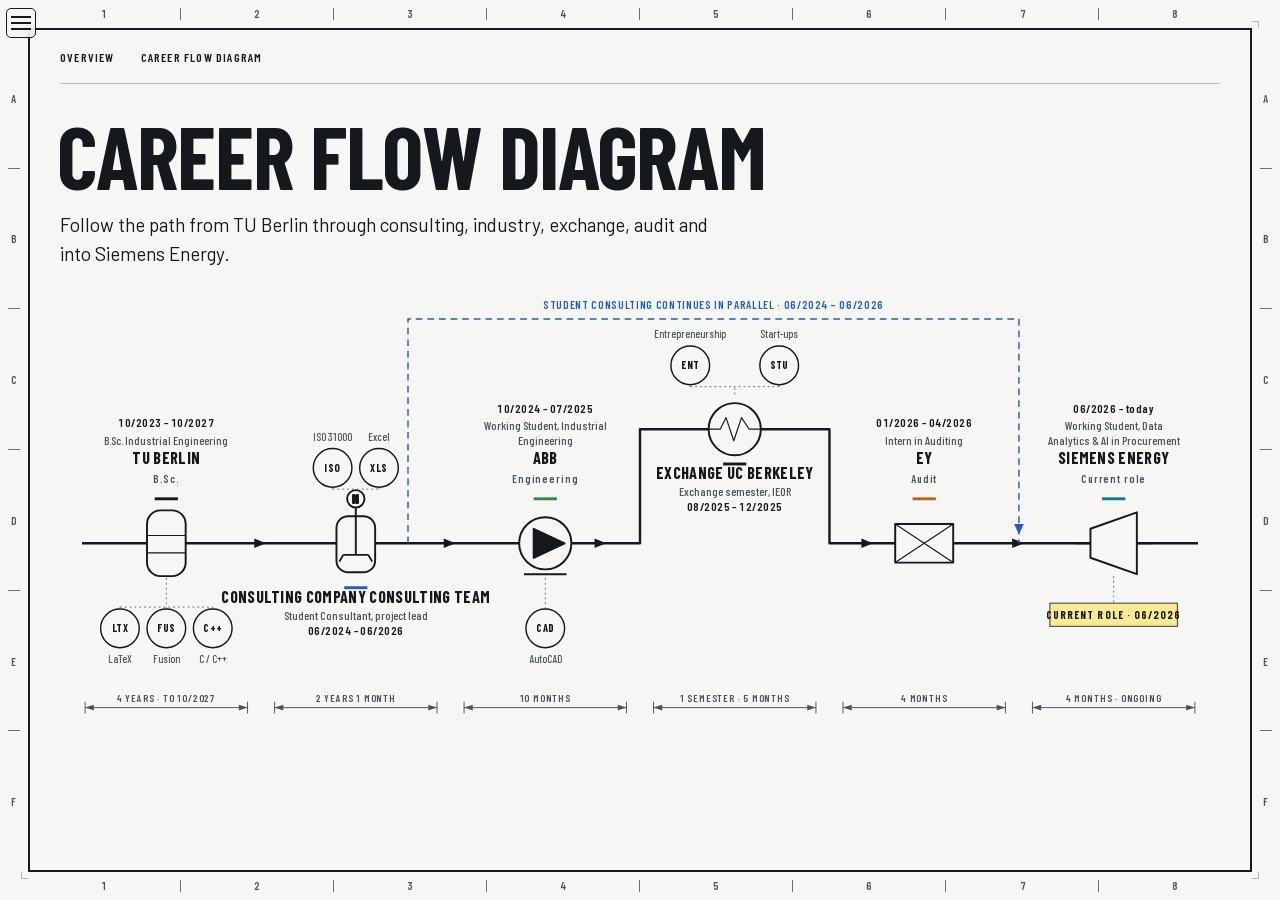
==== career-flow.html @ 334ed178 "Update portfolio layout and career flow" ====
<!DOCTYPE html>
<html lang="en">
<head>
<meta charset="utf-8">
<meta name="viewport" content="width=device-width, initial-scale=1">
<title>Career Flow Diagram — Bennett Mende</title>
<meta name="description" content="Bennett Mende's chronological career flow diagram.">
<meta name="theme-color" content="#f6f7f4">
<link rel="icon" href="assets/favicon.svg?v=bm-rounded" type="image/svg+xml">
<link rel="preload" href="assets/fonts/barlow-condensed-700.woff2" as="font" type="font/woff2" crossorigin>
<link rel="preload" href="assets/fonts/barlow-400.woff2" as="font" type="font/woff2" crossorigin>
<link rel="stylesheet" href="styles.css">
</head>
<body class="flow-page-body">

<div class="frame" aria-hidden="true">
  <div class="frame-border"></div>
  <ol class="zones zones-top"><li>1</li><li>2</li><li>3</li><li>4</li><li>5</li><li>6</li><li>7</li><li>8</li></ol>
  <ol class="zones zones-bottom"><li>1</li><li>2</li><li>3</li><li>4</li><li>5</li><li>6</li><li>7</li><li>8</li></ol>
  <ol class="zones zones-left"><li>A</li><li>B</li><li>C</li><li>D</li><li>E</li><li>F</li></ol>
  <ol class="zones zones-right"><li>A</li><li>B</li><li>C</li><li>D</li><li>E</li><li>F</li></ol>
</div>

<div class="site-menu">
  <button class="menu-toggle" type="button" aria-expanded="false" aria-controls="site-menu-panel" aria-label="Open navigation">
    <span></span><span></span><span></span>
  </button>
  <nav class="site-menu-panel" id="site-menu-panel" aria-label="Site navigation" hidden>
    <a href="index.html">Overview</a>
    <a href="career-flow.html" aria-current="page">Career Flow Diagram</a>
  </nav>
</div>

<a class="skip" href="#pfd">Skip to career flow diagram</a>

<header class="dwg-header">
  <nav class="dwg-nav" aria-label="Pages">
    <a href="index.html">Overview</a>
    <a href="career-flow.html" aria-current="page">Career Flow Diagram</a>
  </nav>
</header>

<main class="flow-page">
  <section class="flow-intro" aria-labelledby="flow-title">
    <h1 id="flow-title">Career Flow Diagram</h1>
    <p>Follow the path from TU Berlin through consulting, industry, exchange, audit and into Siemens Energy.</p>
  </section>

  <figure class="pfd" id="pfd">
    <svg class="pfd-svg" role="img" aria-labelledby="pfd-title pfd-desc">
      <title id="pfd-title">Career flow diagram of Bennett Mende</title>
      <desc id="pfd-desc">Chronological process flow from TU Berlin through Company Consulting Team, ABB, UC Berkeley, EY and Siemens Energy.</desc>
    </svg>
    <noscript>
      <ol class="pfd-fallback">
        <li>TU Berlin — B.Sc. Industrial Engineering, 10/2023–10/2027</li>
        <li>Company Consulting Team — Student Consultant, 06/2024–06/2026</li>
        <li>ABB — Working Student, Industrial Engineering, 10/2024–07/2025</li>
        <li>UC Berkeley — Exchange semester, IEOR, 08/2025–12/2025</li>
        <li>EY — Intern in Auditing, 01/2026–04/2026</li>
        <li>Siemens Energy — Working Student, Data Analytics &amp; AI in Procurement, 06/2026–today</li>
      </ol>
    </noscript>
  </figure>
</main>

<script src="script.js" defer></script>
</body>
</html>
---- styles.css ----
/* Bennett Mende: The Process Sheet
   A plotter-white engineering drawing sheet. Ink line work in three weights,
   a zone border, highlighter yellow for checked lines, red pencil
   for the revision cloud. Type: Barlow Condensed (DIN-style engineering caps)
   and Barlow for reading. */

@font-face { font-family: "Barlow"; font-weight: 400; font-display: swap; src: url("assets/fonts/barlow-400.woff2") format("woff2"); }
@font-face { font-family: "Barlow"; font-weight: 500; font-display: swap; src: url("assets/fonts/barlow-500.woff2") format("woff2"); }
@font-face { font-family: "Barlow"; font-weight: 600; font-display: swap; src: url("assets/fonts/barlow-600.woff2") format("woff2"); }
@font-face { font-family: "Barlow Condensed"; font-weight: 500; font-display: swap; src: url("assets/fonts/barlow-condensed-500.woff2") format("woff2"); }
@font-face { font-family: "Barlow Condensed"; font-weight: 600; font-display: swap; src: url("assets/fonts/barlow-condensed-600.woff2") format("woff2"); }
@font-face { font-family: "Barlow Condensed"; font-weight: 700; font-display: swap; src: url("assets/fonts/barlow-condensed-700.woff2") format("woff2"); }

:root {
  --sheet: #f6f7f4;
  --sheet-deep: #eceee9;
  --ink: #15181c;
  --ink-2: #4b535d;
  --ink-3: #6b7480;
  --rule: rgba(21, 24, 28, 0.28);
  --rule-strong: rgba(21, 24, 28, 0.6);
  --yellow: #ffd60a;
  --yellow-ink: #7a6200;
  --red: #d7262c;
  --red-deep: #b01c21;
  --code: var(--ink);

  --font-display: "Barlow Condensed", "Arial Narrow", "Helvetica Neue", sans-serif;
  --font-body: "Barlow", "Helvetica Neue", Arial, sans-serif;

  --frame: 28px;        /* distance from viewport edge to the border line */
  --frame-pad: 60px;    /* content inset from viewport edge */
  --gutter: 72px;       /* spine column width */
  --max: 1320px;

  --w-thin: 1px;
  --w-med: 1.5px;
  --w-thick: 2.5px;

  --ease-out: cubic-bezier(0.16, 1, 0.3, 1);
}

@media (max-width: 760px) {
  :root { --frame: 14px; --frame-pad: 32px; --gutter: 0px; }
}

*, *::before, *::after { box-sizing: border-box; }

html {
  background: var(--sheet);
  color: var(--ink);
  font-family: var(--font-body);
  font-size: 100%;
  line-height: 1.55;
  -webkit-text-size-adjust: 100%;
  scroll-behavior: smooth;
  scroll-padding-top: 72px;
  caret-color: var(--ink);
  scrollbar-color: var(--ink) var(--sheet);
  scrollbar-width: thin;
}

body {
  margin: 0;
  min-height: 100vh;
  font-size: 1.0625rem;
  font-feature-settings: "tnum" 1, "kern" 1;
  padding: 0 var(--frame-pad);
}

::selection { background: var(--yellow); color: var(--ink); }
::-webkit-scrollbar { width: 10px; height: 10px; }
::-webkit-scrollbar-track { background: var(--sheet); }
::-webkit-scrollbar-thumb { background: var(--ink); border: 3px solid var(--sheet); }

:focus-visible {
  outline: 3px solid var(--yellow);
  outline-offset: 2px;
  box-shadow: 0 0 0 5px var(--ink);
  border-radius: 1px;
}

a { color: inherit; text-decoration-color: var(--rule-strong); text-decoration-thickness: 1px; text-underline-offset: 0.18em; }
a:hover { text-decoration-color: var(--ink); text-decoration-thickness: 2px; }

h1, h2, h3 { margin: 0; font-family: var(--font-display); text-wrap: balance; }
p, ul, ol, dl { margin: 0; }
ul, ol { padding: 0; list-style: none; }
time { font-variant-numeric: tabular-nums; }

.visually-hidden {
  position: absolute !important; width: 1px; height: 1px; padding: 0; margin: -1px;
  overflow: hidden; clip: rect(0 0 0 0); white-space: nowrap; border: 0;
}

.skip {
  position: absolute; left: var(--frame-pad); top: -60px;
  background: var(--ink); color: var(--sheet); padding: 8px 14px;
  font-family: var(--font-display); font-weight: 600; letter-spacing: 0.06em; text-transform: uppercase;
  text-decoration: none; z-index: 60;
}
.skip:focus { top: 8px; }

/* ---------- Collapsible site navigation ---------- */

.site-menu {
  position: fixed;
  top: 8px;
  left: 6px;
  z-index: 70;
}
.menu-toggle {
  position: relative;
  z-index: 2;
  width: 30px;
  height: 30px;
  padding: 6px 4px;
  display: grid;
  align-content: center;
  gap: 4px;
  border: 1.5px solid var(--ink);
  border-radius: 5px;
  background: rgba(246, 247, 244, 0.78);
  backdrop-filter: blur(4px);
  color: var(--ink);
  cursor: pointer;
}
.menu-toggle span {
  display: block;
  width: 100%;
  height: 2px;
  background: currentColor;
  transition: transform 180ms var(--ease-out), opacity 150ms ease;
}
.menu-toggle:hover, .menu-toggle:focus-visible { background: var(--yellow); }
.site-menu.is-open .menu-toggle span:nth-child(1) { transform: translateY(6px) rotate(45deg); }
.site-menu.is-open .menu-toggle span:nth-child(2) { opacity: 0; }
.site-menu.is-open .menu-toggle span:nth-child(3) { transform: translateY(-6px) rotate(-45deg); }
.site-menu-panel {
  position: fixed;
  inset: 0 auto 0 0;
  left: 0;
  z-index: 1;
  display: flex;
  flex-direction: column;
  align-items: flex-start;
  gap: 4px;
  width: min(280px, 84vw);
  padding: 62px 20px 24px;
  border-right: var(--w-thick) solid var(--ink);
  background: rgba(246, 247, 244, 0.72);
  box-shadow: 6px 0 0 rgba(255, 214, 10, 0.48);
  backdrop-filter: blur(10px);
}
.site-menu-panel[hidden] { display: none; }
.site-menu-panel a {
  width: 100%;
  padding: 12px 10px;
  font-family: var(--font-display);
  font-weight: 600;
  letter-spacing: 0.06em;
  text-transform: uppercase;
  text-decoration: none;
}
.site-menu-panel a:last-child { border-bottom: 0; }
.site-menu-panel a:hover, .site-menu-panel a:focus-visible,
.site-menu-panel a[aria-current="page"] { background: var(--yellow); }

/* ---------- Sheet frame with zone markers ---------- */

.frame { position: fixed; inset: 0; pointer-events: none; z-index: 50; }
.frame-border {
  position: absolute; inset: var(--frame);
  border: var(--w-thick) solid var(--ink);
}
.frame-border::before {
  content: ""; position: absolute; inset: -9px;
  border: var(--w-thin) solid var(--rule);
}
.zones {
  position: absolute; display: flex; margin: 0; padding: 0;
  font-family: var(--font-display); font-weight: 600; font-size: 0.6875rem;
  letter-spacing: 0.08em; color: var(--ink-2);
}
.zones li { flex: 1; display: flex; align-items: center; justify-content: center; position: relative; }
.zones-top, .zones-bottom { left: var(--frame); right: var(--frame); height: var(--frame); }
.zones-top { top: 0; } .zones-bottom { bottom: 0; }
.zones-left, .zones-right { top: var(--frame); bottom: var(--frame); width: var(--frame); flex-direction: column; }
.zones-left { left: 0; } .zones-right { right: 0; }
.zones-top li:not(:last-child)::after, .zones-bottom li:not(:last-child)::after {
  content: ""; position: absolute; right: 0; top: 30%; height: 40%; border-right: var(--w-thin) solid var(--rule-strong);
}
.zones-left li:not(:last-child)::after, .zones-right li:not(:last-child)::after {
  content: ""; position: absolute; bottom: 0; left: 30%; width: 40%; border-bottom: var(--w-thin) solid var(--rule-strong);
}
.zones-top, .zones-bottom, .zones-left, .zones-right { background: var(--sheet); }
@media (max-width: 760px) {
  .zones { font-size: 0.5625rem; }
  .frame-border::before { display: none; }
}

/* ---------- Drawing header ---------- */

.dwg-header {
  position: sticky; top: 0; z-index: 40;
  display: flex; align-items: center; gap: 24px;
  max-width: var(--max); margin: 0 auto;
  padding: 44px 0 12px;
  background: var(--sheet);
  box-shadow: 0 1px 0 var(--rule);
  font-family: var(--font-display); font-weight: 600; font-size: 0.75rem;
  letter-spacing: 0.1em; text-transform: uppercase; color: var(--ink-2);
}
.dwg-nav { display: flex; gap: 26px; }
.dwg-nav a { text-decoration: none; color: var(--ink); padding: 4px 0; position: relative; }
.dwg-nav a::after {
  content: ""; position: absolute; left: 0; right: 0; bottom: 0; height: 3px;
  background: var(--yellow); transform: scaleX(0); transform-origin: left;
  transition: transform 260ms var(--ease-out);
}
.dwg-nav a:hover::after, .dwg-nav a:focus-visible::after { transform: scaleX(1); }
@media (max-width: 960px) {
  .dwg-header { position: static; flex-direction: column; align-items: flex-start; gap: 8px; padding-top: 34px; background: none; box-shadow: none; }
  .dwg-nav { gap: 8px 14px; flex-wrap: wrap; font-size: 0.6875rem; }
}

/* ---------- Hero ---------- */

main { max-width: var(--max); margin: 0 auto; padding-bottom: 144px; }

.hero { padding: 12px 0 40px; }

.hero-top {
  display: grid;
  grid-template-columns: minmax(0, 1fr) auto;
  gap: 40px 48px;
  align-items: start;
}

h1 {
  font-size: clamp(2.75rem, 7.5vw + 1rem, 6rem);
  line-height: 0.92;
  font-weight: 700;
  letter-spacing: -0.015em;
  text-transform: uppercase;
  margin-left: -0.03em;
}
.hero-sub {
  margin-top: 14px;
  max-width: 62ch;
  font-size: 1.1875rem;
  line-height: 1.5;
  color: var(--ink);
}

/* Revision cloud: red pencil markup around Contact */
.rev-cloud {
  position: relative; margin: 14px 10px 0 0;
  padding: 22px 30px 24px 26px;
  color: var(--red-deep);
  min-width: 250px;
}
.cloud-outline {
  position: absolute; inset: 0; width: 100%; height: 100%; overflow: visible;
  pointer-events: none;
}
.cloud-outline path { fill: none; stroke: var(--red); stroke-width: 1.8; stroke-linejoin: round; }
.rev-tri { position: absolute; right: -12px; top: -14px; width: 28px; height: 26px; }
.rev-tri svg { width: 100%; height: 100%; }
.rev-tri path { fill: var(--sheet); stroke: var(--red); stroke-width: 1.8; }
.rev-tri text { font-family: var(--font-display); font-weight: 700; font-size: 11px; fill: var(--red-deep); text-anchor: middle; }
.rev-cloud h2 {
  font-size: 0.8125rem; font-weight: 700; letter-spacing: 0.14em; text-transform: uppercase;
  color: var(--red-deep); margin-bottom: 10px;
}
.contact-list { display: grid; gap: 8px; }
.contact-link {
  display: inline-flex; align-items: center; gap: 10px;
  font-family: var(--font-display); font-weight: 600; font-size: 1.25rem; letter-spacing: 0.01em;
  color: var(--ink); text-decoration: none;
}
.contact-link .ic { width: 16px; height: 16px; flex: none; color: var(--red); }
a.contact-link { position: relative; }
a.contact-link::after {
  content: ""; position: absolute; left: 26px; right: 0; bottom: 1px; height: 2px;
  background: var(--red); transform: scaleX(0); transform-origin: left; transition: transform 240ms var(--ease-out);
}
a.contact-link:hover::after, a.contact-link:focus-visible::after { transform: scaleX(1); }
.contact-link.placeholder { color: var(--ink-2); font-weight: 500; }
.contact-link.placeholder .ic { color: var(--ink-3); }

@media (max-width: 1100px) {
  .hero-top { grid-template-columns: minmax(0, 1fr) auto; grid-template-rows: auto auto; gap: 24px 40px; }
  .hero-title { grid-row: auto; }
  .rev-cloud { grid-column: 2; grid-row: auto; margin: 0 10px 0 0; padding: 18px 26px 20px 22px; }
}
@media (max-width: 760px) {
  .hero { padding-top: 8px; }
  .hero-top { grid-template-columns: 1fr; grid-template-rows: none; gap: 26px; }
  .hero-title { grid-row: auto; }
  .rev-cloud { grid-column: auto; grid-row: auto; }
  .hero-sub { font-size: 1.0625rem; margin-top: 16px; }
  .rev-cloud { margin: 18px 12px 0 0; padding: 18px 24px 20px 20px; min-width: 0; width: 100%; }
  .contact-link { font-size: 1.125rem; }
}

/* Process flow diagram */
.pfd { margin: 14px 0 0; }
.pfd-svg { display: block; width: 100%; height: auto; overflow: visible; }
.pfd-svg text { font-family: var(--font-display); fill: var(--ink); }
.pfd-svg .line-main { fill: none; stroke: var(--ink); stroke-width: 2.5; stroke-linejoin: round; stroke-linecap: square; }
.pfd-svg .line-bypass { fill: none; stroke: var(--code, var(--ink)); stroke-width: 1.5; stroke-dasharray: 7 5; }
.pfd-svg .arrow { fill: var(--ink); }
.pfd-svg .sym { fill: var(--sheet); stroke: var(--ink); stroke-width: 2; stroke-linejoin: round; }
.pfd-svg .sym .thin { stroke-width: 1.2; }
.pfd-svg .sym .solid { fill: var(--ink); }
.pfd-svg .sym-text { font-size: 11px; font-weight: 700; fill: var(--ink); text-anchor: middle; }
.pfd-svg .node-tag { font-size: 11px; font-weight: 600; letter-spacing: 0.08em; fill: var(--ink-2); }
.pfd-svg .node-name { font-size: 17px; font-weight: 700; letter-spacing: 0.02em; text-transform: uppercase; }
.pfd-svg .node-role { font-size: 12.5px; font-weight: 500; fill: var(--ink-2); }
.pfd-svg .node-dates { font-size: 12px; font-weight: 600; fill: var(--ink); letter-spacing: 0.04em; }
.pfd-svg .code-swatch { stroke-width: 3; stroke: var(--code, var(--ink)); }
.pfd-svg .leader { fill: none; stroke: var(--ink-3); stroke-width: 1; stroke-dasharray: 2 3; }
.pfd-svg .bubble-c { fill: var(--sheet); stroke: var(--ink); stroke-width: 1.5; }
.pfd-svg .bubble-t { font-size: 11px; font-weight: 700; letter-spacing: 0.04em; text-anchor: middle; }
.pfd-svg .bubble-l { font-size: 11px; font-weight: 500; fill: var(--ink-2); text-anchor: middle; }
.pfd-svg .status-box { fill: rgba(255, 214, 10, 0.42); stroke: rgba(21, 24, 28, 0.72); stroke-width: 1.2; }
.pfd-svg .status-t { font-size: 11px; font-weight: 700; letter-spacing: 0.1em; text-anchor: middle; fill: var(--ink); }
.pfd-svg .dim line { stroke: var(--ink-2); stroke-width: 1; }
.pfd-svg .dim-tick { fill: var(--ink-2); }
.pfd-svg .dim-t { font-size: 10.5px; font-weight: 600; letter-spacing: 0.08em; fill: var(--ink-2); text-transform: uppercase; }
.pfd-svg .bypass-l { font-size: 11.5px; font-weight: 600; letter-spacing: 0.06em; fill: var(--code, var(--ink)); text-transform: uppercase; }

.pfd-svg a.node { cursor: pointer; outline: none; }
.pfd-svg a.node .sym { transition: stroke-width 180ms var(--ease-out); }
.pfd-svg a.node:hover .sym, .pfd-svg a.node:focus-visible .sym { stroke-width: 3.2; }
.pfd-svg a.node .node-name { transition: fill 180ms; }
.pfd-svg a.node:hover .node-name, .pfd-svg a.node:focus-visible .node-name { fill: var(--code, var(--ink)); }
.pfd-svg a.node .focus-ring { fill: none; stroke: var(--yellow); stroke-width: 4; opacity: 0; }
.pfd-svg a.node:focus-visible .focus-ring { opacity: 1; }

.pfd-fallback { counter-reset: step; display: grid; gap: 6px; font-family: var(--font-display); font-size: 1.05rem; }
.pfd-fallback li::before { counter-increment: step; content: counter(step) "  "; font-weight: 700; }

/* ---------- Standalone career-flow page ---------- */

.flow-page { padding-top: 32px; }
.flow-intro { margin-bottom: 22px; }
.flow-intro h1 { font-size: clamp(2.4rem, 6vw + 1rem, 5.5rem); }
.flow-intro p { max-width: 62ch; margin-top: 14px; font-size: 1.1875rem; }
@media (max-width: 760px) {
  .flow-page { padding-top: 18px; }
  .flow-intro p { font-size: 1.0625rem; }
}

/* ---------- Sheet body: spine + sections ---------- */

.sheet-body { position: relative; padding-top: 24px; isolation: isolate; }

.spine {
  position: absolute; left: 35px; top: 0; bottom: 0; width: 2px;
  background: var(--ink);
}
.spine-yellow {
  position: absolute; left: -7px; top: 0; width: 16px; height: 100%;
  background: var(--yellow); opacity: 0.62; mix-blend-mode: multiply;
  transform-origin: top; transform: scaleY(var(--progress, 0));
  will-change: transform;
}

.sheet-section {
  display: grid; grid-template-columns: var(--gutter) minmax(0, 1fr);
  padding: 56px 0 8px;
  border-top: var(--w-thin) solid var(--rule);
}
.sheet-section:first-of-type { border-top: 0; }
.gutter { position: relative; }
.tag-bubble {
  position: sticky; top: 118px;
  display: grid; place-items: center;
  width: 44px; height: 44px; margin-left: 14px; border-radius: 50%;
  background: var(--sheet); border: 1.5px solid var(--ink);
  font-family: var(--font-display); font-weight: 700; font-size: 0.8125rem; letter-spacing: 0.06em;
}
.section-symbol { width: 25px; height: 25px; display: block; color: var(--ink); }
.section-symbol .cap-top { fill: currentColor; }
.section-symbol .cap-book { fill: none; stroke: currentColor; stroke-width: 2; stroke-linecap: round; stroke-linejoin: round; }
.section-symbol .cap-tassel { fill: currentColor; stroke: currentColor; stroke-width: 1.5; stroke-linecap: round; stroke-linejoin: round; }
.section-inner { min-width: 0; padding-left: 8px; }

.section-head {
  display: flex; align-items: baseline; justify-content: space-between; gap: 20px;
  padding-bottom: 14px; margin-bottom: 26px;
  border-bottom: var(--w-thick) solid var(--ink);
}
h2 { font-size: 2.125rem; font-weight: 600; letter-spacing: 0.005em; text-transform: uppercase; line-height: 1; }
h3 { font-size: 1.125rem; font-weight: 700; letter-spacing: 0.06em; text-transform: uppercase; }
.lede { max-width: 66ch; color: var(--ink-2); margin-bottom: 26px; }

@media (max-width: 760px) {
  .sheet-section { grid-template-columns: 1fr; padding-top: 40px; }
  .gutter { display: none; }
  .spine { display: none; }
  .section-inner { padding-left: 0; }
  .section-head { flex-direction: column; align-items: flex-start; gap: 6px; margin-bottom: 20px; }
  h2 { font-size: 1.75rem; }
}

/* General notes */
.notes { counter-reset: note; max-width: 70ch; display: grid; gap: 12px; }
.notes li { position: relative; padding-left: 40px; }
.notes li::before {
  counter-increment: note; content: counter(note) ".";
  position: absolute; left: 0; top: 0.1em;
  font-family: var(--font-display); font-weight: 700; font-size: 1.05em; font-variant-numeric: tabular-nums;
}

/* Equipment list (experience) */
.equipment { width: 100%; border-collapse: collapse; }
.equipment th, .equipment td { text-align: left; vertical-align: top; }

.equipment thead th {
  font-family: var(--font-display); font-weight: 600; font-size: 0.75rem; letter-spacing: 0.1em;
  text-transform: uppercase; color: var(--ink-2);
  padding: 0 14px 10px 0; border-bottom: var(--w-thin) solid var(--rule-strong);
}
.equipment .col-company { width: 220px; white-space: nowrap; }
.equipment .col-role { width: 30%; }

.equipment tbody { border-top: var(--w-thin) solid var(--rule); }
.equipment tbody:first-of-type { border-top: 0; }
.unit-row th {
  padding: 22px 0 10px;
  display: table-cell;
}
.unit-row th > * { display: inline-block; vertical-align: baseline; }
.unit-tag {
  display: inline-block; min-width: 64px; padding: 2px 8px 1px; margin-right: 14px;
  font-family: var(--font-display); font-weight: 700; font-size: 0.8125rem; letter-spacing: 0.08em;
  border: 1.5px solid var(--ink); border-bottom: 3px solid var(--code); text-align: center;
}
.unit-name {
  display: inline-block;
  padding-bottom: 2px;
  border-bottom: 3px solid var(--code, var(--ink));
  font-family: var(--font-display);
  font-weight: 700;
  font-size: 1.5rem;
  letter-spacing: 0.01em;
  text-transform: uppercase;
  margin-right: 16px;
}
.unit-meta { font-family: var(--font-display); font-weight: 500; font-size: 0.9375rem; color: var(--ink-2); letter-spacing: 0.02em; }
.in-operation {
  display: inline-block; padding: 1px 8px 0; margin-left: 4px;
  background: rgba(255, 214, 10, 0.42); border: 1px solid rgba(122, 98, 0, 0.38); color: var(--ink);
  font-weight: 700; font-size: 0.75rem; letter-spacing: 0.1em; text-transform: uppercase;
  vertical-align: 1px;
}
.equipment tbody td { padding: 6px 14px 14px 0; }
.equipment tbody td.col-company { position: relative; padding-left: 20px; }
.equipment tbody td.col-company::before {
  content: ""; position: absolute; left: 5px; top: 0; bottom: 0; width: 1.5px;
  background: repeating-linear-gradient(to bottom, var(--code) 0 4px, transparent 4px 8px);
}
.equipment tbody tr:last-child td.col-company::before { bottom: 50%; }
.equipment tbody td.col-company::after {
  content: ""; position: absolute; left: 0; top: 0.85em; width: 10px; height: 10px; border-radius: 50%;
  background: var(--sheet); border: 1.5px solid var(--code);
}
.equipment tbody .col-role { font-family: var(--font-display); font-weight: 600; font-size: 1.1875rem; line-height: 1.25; letter-spacing: 0.005em; }
.equipment tbody .col-responsibilities { color: var(--ink); max-width: 62ch; }
.equipment tbody .col-company { color: var(--ink-2); font-variant-numeric: tabular-nums; }
.inst {
  display: inline-block; margin: 6px 6px 0 0; padding: 0 8px; border: 1px solid var(--rule-strong); border-radius: 999px;
  font-family: var(--font-display); font-weight: 600; font-size: 0.75rem; letter-spacing: 0.06em; text-transform: uppercase;
  color: var(--ink-2); line-height: 1.6;
}

@media (max-width: 760px) {
  .equipment thead { display: none; }
  .equipment, .equipment tbody, .equipment tr, .equipment th, .equipment td { display: block; }
  .equipment .col-company, .equipment .col-role, .equipment .col-responsibilities { width: auto; }
  .equipment .unit-row th { padding: 18px 0 6px; }
  .unit-row th > * { display: block; }
  .unit-row th > .unit-tag { display: inline-block; margin-bottom: 8px; }
  .unit-name { font-size: 1.375rem; margin: 0 0 2px; }
  .equipment tbody tr:not(.unit-row) { padding: 10px 0 12px 0; border-top: 1px dashed var(--rule); }
  .equipment tbody td { padding: 0; }
  .equipment tbody td.col-company { padding-left: 0; }
  .equipment tbody td.col-company::before, .equipment tbody td.col-company::after { display: none; }
  .equipment .col-company { font-family: var(--font-display); font-weight: 600; font-size: 0.8125rem; letter-spacing: 0.06em; margin-bottom: 2px; }
  .equipment tbody .col-role { font-size: 1.125rem; margin-bottom: 4px; }
  .equipment tbody .col-responsibilities { font-size: 1rem; }
}

/* Utilities (education) */
.utilities { display: grid; grid-template-columns: repeat(2, minmax(0, 1fr)); gap: 0 48px; }
.utility { padding: 0 0 22px; display: grid; grid-template-rows: auto auto auto 1fr; }
.utility dt {
  font-family: var(--font-display); font-weight: 700; font-size: 1.375rem; text-transform: uppercase; letter-spacing: 0.01em;
  display: flex; align-items: center; gap: 0; flex-wrap: wrap; row-gap: 6px;
  padding-bottom: 8px; margin-bottom: 10px; border-bottom: var(--w-thin) solid var(--rule-strong);
}
.utility dd { margin: 0; }
.u-degree { font-family: var(--font-display); font-weight: 600; font-size: 1.1875rem; line-height: 1.3; }
.u-period { color: var(--ink-2); margin: 4px 0 8px; font-variant-numeric: tabular-nums; }
.u-notes { max-width: 52ch; }
@media (max-width: 760px) {
  .utilities { grid-template-columns: 1fr; }
  .utility { padding-bottom: 28px; }
}

.certs { margin-top: 18px; padding-top: 22px; border-top: var(--w-thin) solid var(--rule); }
.cert-list { margin-top: 12px; display: grid; gap: 0; }
.cert-list li {
  display: grid; grid-template-columns: 140px minmax(0, 1fr) auto; gap: 16px; align-items: baseline;
  padding: 10px 0; border-bottom: 1px dashed var(--rule);
}
.cert-name { font-family: var(--font-display); font-weight: 700; font-size: 1.0625rem; letter-spacing: 0.04em; text-transform: uppercase; }
.cert-value { font-weight: 500; }
.cert-meta { color: var(--ink-2); font-size: 0.9375rem; white-space: nowrap; }
@media (max-width: 760px) {
  .cert-list li { grid-template-columns: 1fr; gap: 2px; }
  .cert-meta { white-space: normal; }
}

/* Instrument index (skills) */
.instruments {
  display: grid; grid-template-columns: repeat(auto-fill, minmax(380px, 1fr)); gap: 0 48px;
}
@media (max-width: 760px) { .instruments { grid-template-columns: 1fr; } }
.instruments li {
  display: grid; grid-template-columns: 46px minmax(0, 1fr) auto; align-items: center; gap: 14px;
  padding: 10px 0; border-bottom: 1px dashed var(--rule);
}
.bubble {
  display: grid; place-items: center; width: 46px; height: 46px; border-radius: 50%;
  border: 1.5px solid var(--ink); background: var(--sheet);
  font-family: var(--font-display); font-weight: 700; font-size: 0.8125rem; letter-spacing: 0.04em;
}
.i-name { font-weight: 500; }
.i-src {
  font-family: var(--font-display); font-weight: 600; font-size: 0.75rem; letter-spacing: 0.08em; text-transform: uppercase;
  color: var(--ink-2); line-height: 1.3; text-align: left; display: inline-flex; align-items: center; gap: 8px;
}
.i-src::before { content: ""; width: 10px; height: 10px; background: var(--code); flex: none; }

.languages { margin-top: 22px; padding-top: 22px; border-top: var(--w-thin) solid var(--rule); }
.lang-list { margin-top: 12px; display: grid; grid-template-columns: repeat(3, minmax(0, 1fr)); gap: 0 32px; }
.lang-list li { display: grid; gap: 2px; padding: 8px 0; border-bottom: 1px dashed var(--rule); }
.lang { font-family: var(--font-display); font-weight: 700; font-size: 1.0625rem; text-transform: uppercase; letter-spacing: 0.04em; }
.level { color: var(--ink-2); font-size: 0.9375rem; }
@media (max-width: 760px) { .lang-list { grid-template-columns: 1fr; } }

.contact-section { padding-bottom: 24px; }
.contact-section .contact-link { font-size: 1.25rem; }

/* ---------- Motion preferences ---------- */

@media (prefers-reduced-motion: reduce) {
  html { scroll-behavior: auto; }
  .dwg-nav a::after, a.contact-link::after, .pfd-svg a.node .sym { transition: none; }
}

/* ---------- Print: the sheet prints as a sheet ---------- */

@media print {
  :root { --frame-pad: 24px; }
  .frame, .dwg-nav, .skip { display: none; }
  .dwg-header { position: static; padding-top: 0; background: none; }
  body { padding: 12px 24px; border: 2px solid var(--ink); }
  .tag-bubble { position: static; }
  .spine-yellow { transform: none; }
  a[href^="http"]::after { content: ""; }
}
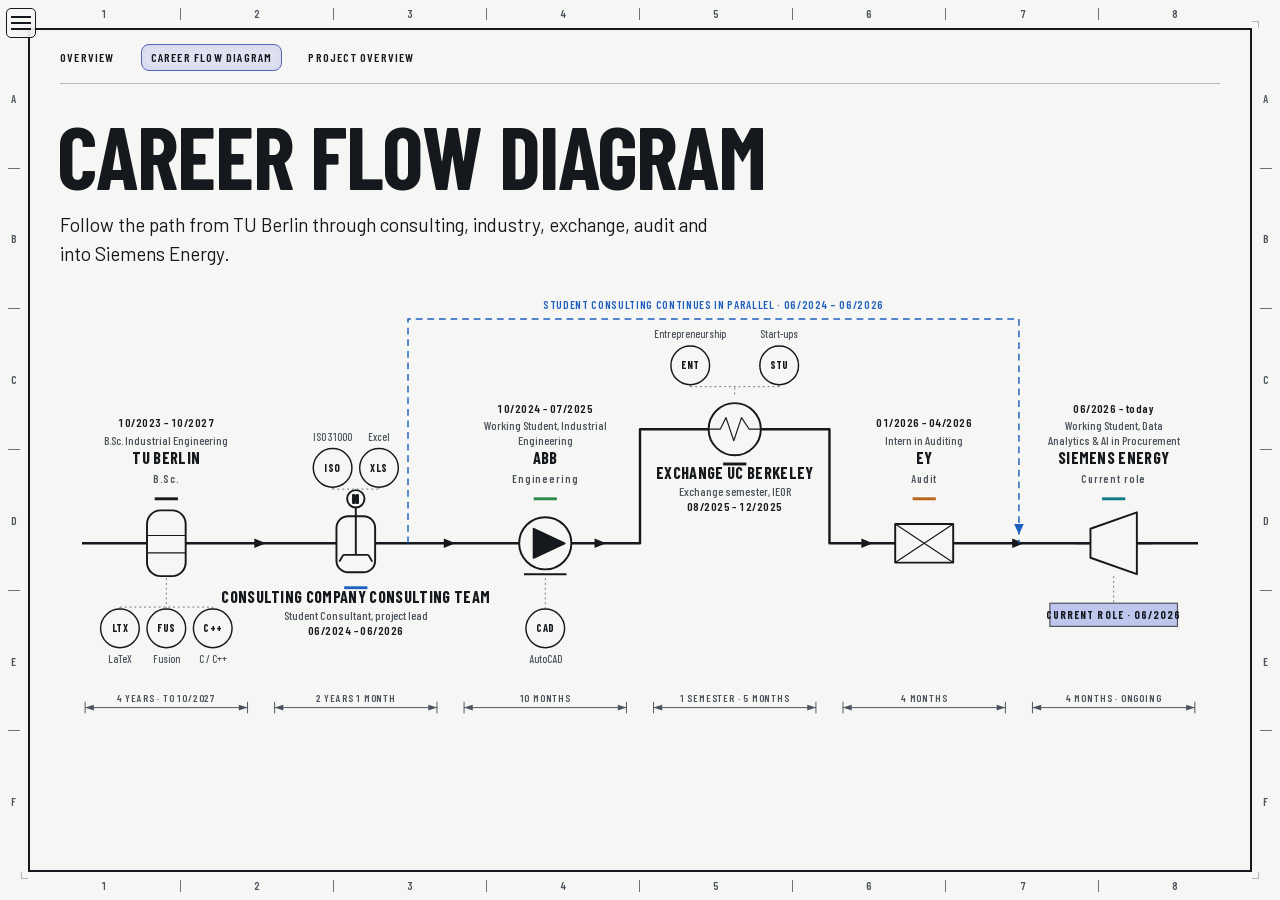
==== commit ce5a7cd3: "Publish updated portfolio and project overview" ====
--- a/career-flow.html
+++ b/career-flow.html
@@ -28,6 +28,7 @@
   <nav class="site-menu-panel" id="site-menu-panel" aria-label="Site navigation" hidden>
     <a href="index.html">Overview</a>
     <a href="career-flow.html" aria-current="page">Career Flow Diagram</a>
+    <a href="projects.html">Project Overview</a>
   </nav>
 </div>
 
@@ -37,6 +38,7 @@
   <nav class="dwg-nav" aria-label="Pages">
     <a href="index.html">Overview</a>
     <a href="career-flow.html" aria-current="page">Career Flow Diagram</a>
+    <a href="projects.html">Project Overview</a>
   </nav>
 </header>
 
--- a/styles.css
+++ b/styles.css
@@ -19,8 +19,10 @@
   --ink-3: #6b7480;
   --rule: rgba(21, 24, 28, 0.28);
   --rule-strong: rgba(21, 24, 28, 0.6);
-  --yellow: #ffd60a;
-  --yellow-ink: #7a6200;
+  --yellow: #7481E4;
+  --yellow-ink: #35418f;
+  --accent-deep: #5662b2;
+  --accent-wash: rgba(116, 129, 228, 0.16);
   --red: #d7262c;
   --red-deep: #b01c21;
   --code: var(--ink);
@@ -132,7 +134,14 @@
   background: currentColor;
   transition: transform 180ms var(--ease-out), opacity 150ms ease;
 }
-.menu-toggle:hover, .menu-toggle:focus-visible { background: var(--yellow); }
+.menu-toggle:hover,
+.menu-toggle:focus-visible,
+.site-menu.is-open .menu-toggle {
+  border-color: var(--accent-deep);
+  border-radius: 8px;
+  background: var(--accent-wash);
+  box-shadow: inset 0 0 12px rgba(116, 129, 228, 0.18);
+}
 .site-menu.is-open .menu-toggle span:nth-child(1) { transform: translateY(6px) rotate(45deg); }
 .site-menu.is-open .menu-toggle span:nth-child(2) { opacity: 0; }
 .site-menu.is-open .menu-toggle span:nth-child(3) { transform: translateY(-6px) rotate(-45deg); }
@@ -149,7 +158,7 @@
   padding: 62px 20px 24px;
   border-right: var(--w-thick) solid var(--ink);
   background: rgba(246, 247, 244, 0.72);
-  box-shadow: 6px 0 0 rgba(255, 214, 10, 0.48);
+  box-shadow: 6px 0 0 rgba(116, 129, 228, 0.48);
   backdrop-filter: blur(10px);
 }
 .site-menu-panel[hidden] { display: none; }
@@ -163,8 +172,24 @@
   text-decoration: none;
 }
 .site-menu-panel a:last-child { border-bottom: 0; }
-.site-menu-panel a:hover, .site-menu-panel a:focus-visible,
-.site-menu-panel a[aria-current="page"] { background: var(--yellow); }
+.site-menu-panel a:hover, .site-menu-panel a:focus-visible { background: rgba(116, 129, 228, 0.12); }
+.site-menu-panel a[aria-current="page"] {
+  border: 1.5px solid var(--accent-deep);
+  border-radius: 8px;
+  background: var(--accent-wash);
+  box-shadow: inset 0 0 14px rgba(116, 129, 228, 0.18);
+}
+
+@media (max-width: 760px) {
+  .site-menu-panel {
+    width: 100vw;
+    max-width: none;
+    padding: 72px 24px 24px;
+    border-right: 0;
+    box-shadow: none;
+    background: rgba(246, 247, 244, 0.86);
+  }
+}
 
 /* ---------- Sheet frame with zone markers ---------- */
 
@@ -219,6 +244,13 @@
   transition: transform 260ms var(--ease-out);
 }
 .dwg-nav a:hover::after, .dwg-nav a:focus-visible::after { transform: scaleX(1); }
+.dwg-nav a[aria-current="page"] {
+  padding: 3px 9px;
+  border: 1.5px solid var(--accent-deep);
+  border-radius: 8px;
+  background: var(--accent-wash);
+  box-shadow: inset 0 0 12px rgba(116, 129, 228, 0.16);
+}
 @media (max-width: 960px) {
   .dwg-header { position: static; flex-direction: column; align-items: flex-start; gap: 8px; padding-top: 34px; background: none; box-shadow: none; }
   .dwg-nav { gap: 8px 14px; flex-wrap: wrap; font-size: 0.6875rem; }
@@ -324,7 +356,7 @@
 .pfd-svg .bubble-c { fill: var(--sheet); stroke: var(--ink); stroke-width: 1.5; }
 .pfd-svg .bubble-t { font-size: 11px; font-weight: 700; letter-spacing: 0.04em; text-anchor: middle; }
 .pfd-svg .bubble-l { font-size: 11px; font-weight: 500; fill: var(--ink-2); text-anchor: middle; }
-.pfd-svg .status-box { fill: rgba(255, 214, 10, 0.42); stroke: rgba(21, 24, 28, 0.72); stroke-width: 1.2; }
+.pfd-svg .status-box { fill: rgba(116, 129, 228, 0.42); stroke: rgba(21, 24, 28, 0.72); stroke-width: 1.2; }
 .pfd-svg .status-t { font-size: 11px; font-weight: 700; letter-spacing: 0.1em; text-anchor: middle; fill: var(--ink); }
 .pfd-svg .dim line { stroke: var(--ink-2); stroke-width: 1; }
 .pfd-svg .dim-tick { fill: var(--ink-2); }
@@ -351,6 +383,58 @@
 @media (max-width: 760px) {
   .flow-page { padding-top: 18px; }
   .flow-intro p { font-size: 1.0625rem; }
+}
+
+/* ---------- Password-gated project overview ---------- */
+
+.projects-page { padding-top: 32px; }
+.projects-intro { margin-bottom: 22px; }
+.projects-intro h1 { font-size: clamp(2.4rem, 6vw + 1rem, 5.5rem); }
+.projects-intro p { max-width: 62ch; margin-top: 14px; font-size: 1.1875rem; }
+.project-gate { padding-top: 44px; }
+.project-intro { max-width: 52ch; color: var(--ink-2); margin-bottom: 18px; }
+.project-access-form { max-width: 480px; display: grid; gap: 8px; }
+.project-access-form label {
+  font-family: var(--font-display); font-weight: 600; font-size: 0.8125rem;
+  letter-spacing: 0.1em; text-transform: uppercase; color: var(--ink-2);
+}
+.project-form-row { display: flex; align-items: stretch; gap: 8px; }
+.project-form-row input {
+  min-width: 0; flex: 1; padding: 10px 12px;
+  border: 1.5px solid var(--rule-strong); border-radius: 5px;
+  background: rgba(246, 247, 244, 0.82); color: var(--ink);
+  font: 500 1rem var(--font-body);
+}
+.project-form-row input:focus-visible { border-color: var(--accent-deep); }
+.project-form-row button {
+  padding: 10px 14px; border: 1.5px solid var(--accent-deep); border-radius: 5px;
+  background: var(--accent-wash); color: var(--ink);
+  font-family: var(--font-display); font-weight: 700; letter-spacing: 0.06em; text-transform: uppercase;
+  cursor: pointer;
+}
+.project-form-row button:hover, .project-form-row button:focus-visible {
+  background: rgba(116, 129, 228, 0.28);
+}
+.project-status { min-height: 1.5em; color: var(--red-deep); font-size: 0.9375rem; }
+.project-content[hidden], .project-gate[hidden] { display: none; }
+.project-grid { display: grid; grid-template-columns: repeat(3, minmax(0, 1fr)); gap: 18px; }
+.project-card {
+  min-height: 190px; padding: 18px; border: 1.5px solid var(--rule-strong); border-radius: 8px;
+  background: rgba(116, 129, 228, 0.07);
+}
+.project-number {
+  display: inline-block; margin-bottom: 26px; padding: 2px 7px;
+  border: 1.5px solid var(--accent-deep); border-radius: 999px;
+  color: var(--accent-deep); font-family: var(--font-display); font-weight: 700; letter-spacing: 0.08em;
+}
+.project-card h3 { margin-bottom: 8px; }
+.project-card p { color: var(--ink-2); }
+@media (max-width: 760px) {
+  .projects-page { padding-top: 18px; }
+  .projects-intro p { font-size: 1.0625rem; }
+  .project-form-row { flex-direction: column; }
+  .project-form-row button { width: 100%; }
+  .project-grid { grid-template-columns: 1fr; }
 }
 
 /* ---------- Sheet body: spine + sections ---------- */
@@ -452,8 +536,14 @@
 }
 .unit-meta { font-family: var(--font-display); font-weight: 500; font-size: 0.9375rem; color: var(--ink-2); letter-spacing: 0.02em; }
 .in-operation {
-  display: inline-block; padding: 1px 8px 0; margin-left: 4px;
-  background: rgba(255, 214, 10, 0.42); border: 1px solid rgba(122, 98, 0, 0.38); color: var(--ink);
+  display: inline-block;
+  padding: 3px 9px 2px;
+  margin-left: 4px;
+  border: 1.5px solid var(--accent-deep);
+  border-radius: 8px;
+  background: var(--accent-wash);
+  box-shadow: inset 0 0 12px rgba(116, 129, 228, 0.18);
+  color: var(--ink);
   font-weight: 700; font-size: 0.75rem; letter-spacing: 0.1em; text-transform: uppercase;
   vertical-align: 1px;
 }
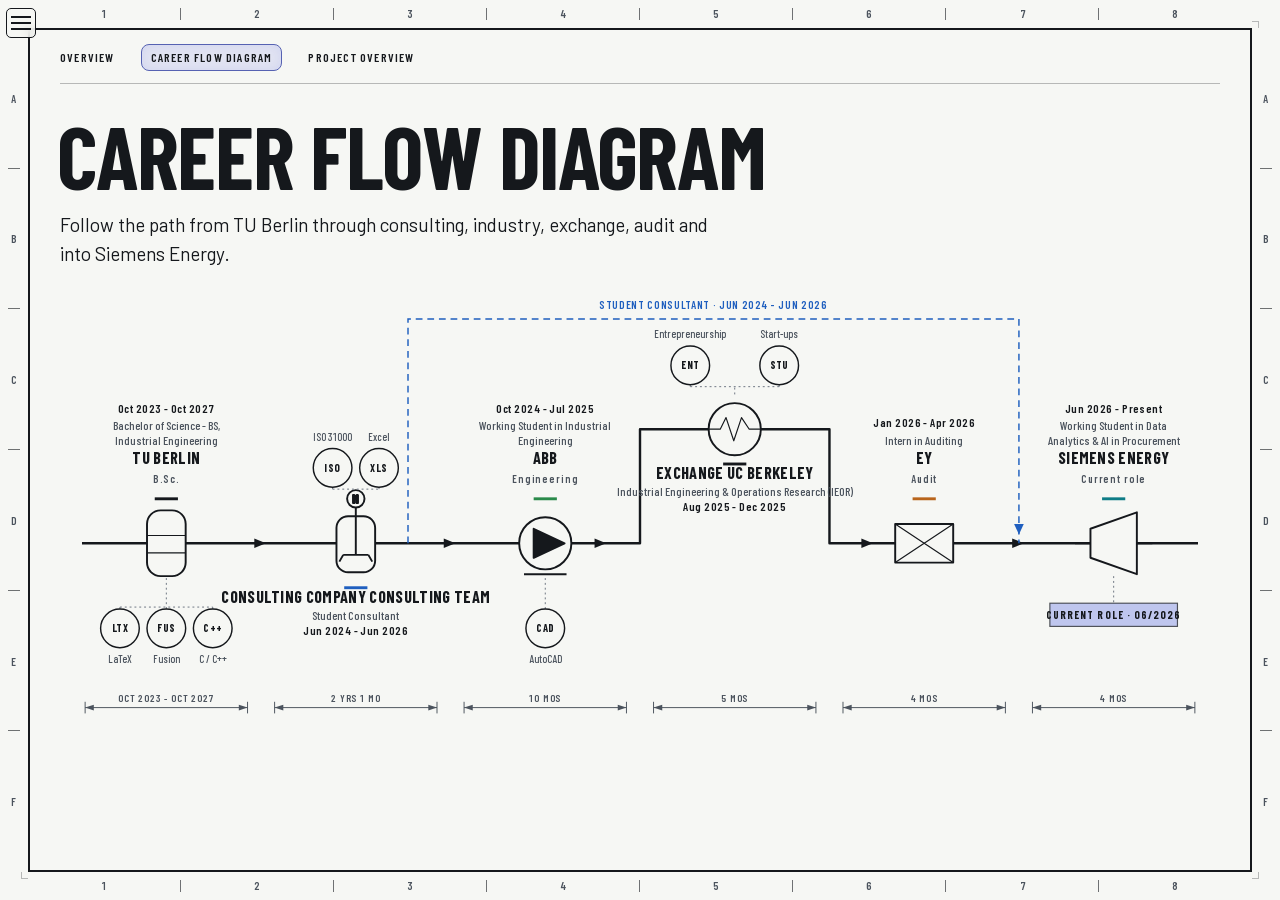
==== commit 61daf817: "Refine experience layout and scholarship details" ====
--- a/career-flow.html
+++ b/career-flow.html
@@ -55,12 +55,12 @@
     </svg>
     <noscript>
       <ol class="pfd-fallback">
-        <li>TU Berlin — B.Sc. Industrial Engineering, 10/2023–10/2027</li>
-        <li>Company Consulting Team — Student Consultant, 06/2024–06/2026</li>
-        <li>ABB — Working Student, Industrial Engineering, 10/2024–07/2025</li>
-        <li>UC Berkeley — Exchange semester, IEOR, 08/2025–12/2025</li>
-        <li>EY — Intern in Auditing, 01/2026–04/2026</li>
-        <li>Siemens Energy — Working Student, Data Analytics &amp; AI in Procurement, 06/2026–today</li>
+        <li>TU Berlin — Bachelor of Science - BS, Industrial Engineering, Oct 2023 - Oct 2027</li>
+        <li>Company Consulting Team — Student Consultant, Jun 2024 - Jun 2026</li>
+        <li>ABB — Working Student in Industrial Engineering, Oct 2024 - Jul 2025</li>
+        <li>UC Berkeley — Industrial Engineering &amp; Operations Research (IEOR), Aug 2025 - Dec 2025</li>
+        <li>EY — Intern in Auditing, Jan 2026 - Apr 2026</li>
+        <li>Siemens Energy — Working Student in Data Analytics &amp; AI in Procurement, Jun 2026 - Present</li>
       </ol>
     </noscript>
   </figure>
--- a/styles.css
+++ b/styles.css
@@ -490,34 +490,21 @@
   h2 { font-size: 1.75rem; }
 }
 
-/* General notes */
-.notes { counter-reset: note; max-width: 70ch; display: grid; gap: 12px; }
-.notes li { position: relative; padding-left: 40px; }
-.notes li::before {
-  counter-increment: note; content: counter(note) ".";
-  position: absolute; left: 0; top: 0.1em;
-  font-family: var(--font-display); font-weight: 700; font-size: 1.05em; font-variant-numeric: tabular-nums;
-}
-
-/* Equipment list (experience) */
-.equipment { width: 100%; border-collapse: collapse; }
-.equipment th, .equipment td { text-align: left; vertical-align: top; }
-
-.equipment thead th {
+/* Experience list: each role gets a wide responsibility lane. */
+.experience-head {
+  display: grid; grid-template-columns: 220px minmax(0, 1fr); gap: 24px;
+  padding: 0 0 10px; border-bottom: var(--w-thin) solid var(--rule-strong);
   font-family: var(--font-display); font-weight: 600; font-size: 0.75rem; letter-spacing: 0.1em;
   text-transform: uppercase; color: var(--ink-2);
-  padding: 0 14px 10px 0; border-bottom: var(--w-thin) solid var(--rule-strong);
-}
-.equipment .col-company { width: 220px; white-space: nowrap; }
-.equipment .col-role { width: 30%; }
-
-.equipment tbody { border-top: var(--w-thin) solid var(--rule); }
-.equipment tbody:first-of-type { border-top: 0; }
-.unit-row th {
+}
+.experience-list { display: grid; }
+.experience-company { border-top: var(--w-thin) solid var(--rule); }
+.experience-company:first-child { border-top: 0; }
+.experience-company .unit-row {
+  display: flex; align-items: baseline; flex-wrap: wrap; gap: 4px 16px;
   padding: 22px 0 10px;
-  display: table-cell;
-}
-.unit-row th > * { display: inline-block; vertical-align: baseline; }
+}
+.experience-company .unit-row > * { display: inline-block; vertical-align: baseline; }
 .unit-tag {
   display: inline-block; min-width: 64px; padding: 2px 8px 1px; margin-right: 14px;
   font-family: var(--font-display); font-weight: 700; font-size: 0.8125rem; letter-spacing: 0.08em;
@@ -547,45 +534,56 @@
   font-weight: 700; font-size: 0.75rem; letter-spacing: 0.1em; text-transform: uppercase;
   vertical-align: 1px;
 }
-.equipment tbody td { padding: 6px 14px 14px 0; }
-.equipment tbody td.col-company { position: relative; padding-left: 20px; }
-.equipment tbody td.col-company::before {
-  content: ""; position: absolute; left: 5px; top: 0; bottom: 0; width: 1.5px;
+.experience-entry {
+  position: relative; padding: 10px 0 20px; border-bottom: 1px solid var(--rule);
+}
+.experience-entry:last-child { border-bottom: 0; }
+.experience-entry::before {
+  content: ""; position: absolute; left: 5px; top: 26px; bottom: 10px; width: 1.5px;
   background: repeating-linear-gradient(to bottom, var(--code) 0 4px, transparent 4px 8px);
 }
-.equipment tbody tr:last-child td.col-company::before { bottom: 50%; }
-.equipment tbody td.col-company::after {
-  content: ""; position: absolute; left: 0; top: 0.85em; width: 10px; height: 10px; border-radius: 50%;
+.experience-entry:last-child::before { bottom: 50%; }
+.experience-entry::after {
+  content: ""; position: absolute; left: 0; top: 26px; width: 10px; height: 10px; border-radius: 50%;
   background: var(--sheet); border: 1.5px solid var(--code);
 }
-.equipment tbody .col-role { font-family: var(--font-display); font-weight: 600; font-size: 1.1875rem; line-height: 1.25; letter-spacing: 0.005em; }
-.equipment tbody .col-responsibilities { color: var(--ink); max-width: 62ch; }
-.equipment tbody .col-company { color: var(--ink-2); font-variant-numeric: tabular-nums; }
+.experience-entry-top {
+  display: grid; grid-template-columns: 220px minmax(0, 1fr); gap: 24px; align-items: start;
+  padding-left: 20px;
+}
+.experience-date { color: var(--ink-2); font-variant-numeric: tabular-nums; }
+.experience-role {
+  margin: 0; font-family: var(--font-display); font-weight: 600; font-size: 1.1875rem;
+  line-height: 1.25; letter-spacing: 0.005em;
+}
+.experience-entry > .linkedin-copy { max-width: none; margin: 14px 0 0; padding-left: 20px; }
 .inst {
   display: inline-block; margin: 6px 6px 0 0; padding: 0 8px; border: 1px solid var(--rule-strong); border-radius: 999px;
   font-family: var(--font-display); font-weight: 600; font-size: 0.75rem; letter-spacing: 0.06em; text-transform: uppercase;
   color: var(--ink-2); line-height: 1.6;
 }
-
-@media (max-width: 760px) {
-  .equipment thead { display: none; }
-  .equipment, .equipment tbody, .equipment tr, .equipment th, .equipment td { display: block; }
-  .equipment .col-company, .equipment .col-role, .equipment .col-responsibilities { width: auto; }
-  .equipment .unit-row th { padding: 18px 0 6px; }
-  .unit-row th > * { display: block; }
-  .unit-row th > .unit-tag { display: inline-block; margin-bottom: 8px; }
+.linkedin-copy { font-size: 0.9375rem; line-height: 1.45; }
+.linkedin-copy p { margin: 0 0 8px; }
+.linkedin-copy p:last-child { margin-bottom: 0; }
+.linkedin-copy ul, .linkedin-list { margin: 0 0 12px; padding-left: 1.2em; display: grid; gap: 3px; }
+.linkedin-copy li::marker, .linkedin-list li::marker { color: var(--code, var(--ink)); }
+.linkedin-copy ul:last-child, .linkedin-list:last-child { margin-bottom: 0; }
+
+@media (max-width: 760px) {
+  .experience-head { display: none; }
+  .experience-company .unit-row { padding: 18px 0 6px; }
+  .experience-company .unit-row > * { display: block; }
   .unit-name { font-size: 1.375rem; margin: 0 0 2px; }
-  .equipment tbody tr:not(.unit-row) { padding: 10px 0 12px 0; border-top: 1px dashed var(--rule); }
-  .equipment tbody td { padding: 0; }
-  .equipment tbody td.col-company { padding-left: 0; }
-  .equipment tbody td.col-company::before, .equipment tbody td.col-company::after { display: none; }
-  .equipment .col-company { font-family: var(--font-display); font-weight: 600; font-size: 0.8125rem; letter-spacing: 0.06em; margin-bottom: 2px; }
-  .equipment tbody .col-role { font-size: 1.125rem; margin-bottom: 4px; }
-  .equipment tbody .col-responsibilities { font-size: 1rem; }
+  .experience-entry { padding: 10px 0 16px; }
+  .experience-entry::before, .experience-entry::after { display: none; }
+  .experience-entry-top { grid-template-columns: 1fr; gap: 4px; padding-left: 0; }
+  .experience-date { font-size: 0.8125rem; }
+  .experience-role { font-size: 1.125rem; }
+  .experience-entry > .linkedin-copy { margin-top: 10px; padding-left: 0; font-size: 1rem; }
 }
 
 /* Utilities (education) */
-.utilities { display: grid; grid-template-columns: repeat(2, minmax(0, 1fr)); gap: 0 48px; }
+.utilities { display: grid; grid-template-columns: 1fr; gap: 0; }
 .utility { padding: 0 0 22px; display: grid; grid-template-rows: auto auto auto 1fr; }
 .utility dt {
   font-family: var(--font-display); font-weight: 700; font-size: 1.375rem; text-transform: uppercase; letter-spacing: 0.01em;
@@ -596,10 +594,10 @@
 .u-degree { font-family: var(--font-display); font-weight: 600; font-size: 1.1875rem; line-height: 1.3; }
 .u-period { color: var(--ink-2); margin: 4px 0 8px; font-variant-numeric: tabular-nums; }
 .u-notes { max-width: 52ch; }
-@media (max-width: 760px) {
-  .utilities { grid-template-columns: 1fr; }
-  .utility { padding-bottom: 28px; }
-}
+.u-notes p { margin: 0 0 7px; }
+.u-notes p:last-child { margin-bottom: 0; }
+.course-list { margin-top: 4px; }
+@media (max-width: 760px) { .utility { padding-bottom: 28px; } }
 
 .certs { margin-top: 18px; padding-top: 22px; border-top: var(--w-thin) solid var(--rule); }
 .cert-list { margin-top: 12px; display: grid; gap: 0; }
@@ -625,8 +623,9 @@
   padding: 10px 0; border-bottom: 1px dashed var(--rule);
 }
 .bubble {
-  display: grid; place-items: center; width: 46px; height: 46px; border-radius: 50%;
-  border: 1.5px solid var(--ink); background: var(--sheet);
+  display: grid; place-items: center; width: 46px; height: 46px; border-radius: 8px;
+  border: 1.5px solid var(--accent-deep); background: var(--accent-wash);
+  box-shadow: inset 0 0 12px rgba(116, 129, 228, 0.18);
   font-family: var(--font-display); font-weight: 700; font-size: 0.8125rem; letter-spacing: 0.04em;
 }
 .i-name { font-weight: 500; }
@@ -636,12 +635,27 @@
 }
 .i-src::before { content: ""; width: 10px; height: 10px; background: var(--code); flex: none; }
 
-.languages { margin-top: 22px; padding-top: 22px; border-top: var(--w-thin) solid var(--rule); }
-.lang-list { margin-top: 12px; display: grid; grid-template-columns: repeat(3, minmax(0, 1fr)); gap: 0 32px; }
-.lang-list li { display: grid; gap: 2px; padding: 8px 0; border-bottom: 1px dashed var(--rule); }
+.scholarship-list { margin-top: 4px; display: grid; gap: 0; }
+.scholarship-list li {
+  display: grid; grid-template-columns: minmax(0, 1.5fr) minmax(180px, 0.9fr); gap: 4px 24px;
+  padding: 12px 0; border-bottom: 1px dashed var(--rule);
+}
+.scholarship-list li:first-child { border-top: 1px dashed var(--rule); }
+.scholarship-name { font-family: var(--font-display); font-weight: 700; font-size: 1.0625rem; letter-spacing: 0.02em; }
+.scholarship-meta { color: var(--ink-2); font-size: 0.9375rem; text-align: right; }
+.scholarship-detail { grid-column: 1 / -1; color: var(--ink-2); font-size: 0.9375rem; }
+.lang-list { margin-top: 4px; display: grid; grid-template-columns: repeat(3, minmax(0, 1fr)); gap: 0 32px; }
+.lang-list li { display: grid; grid-template-columns: minmax(0, 1fr) auto; align-items: baseline; gap: 12px; padding: 10px 0; border-bottom: 1px dashed var(--rule); }
 .lang { font-family: var(--font-display); font-weight: 700; font-size: 1.0625rem; text-transform: uppercase; letter-spacing: 0.04em; }
-.level { color: var(--ink-2); font-size: 0.9375rem; }
-@media (max-width: 760px) { .lang-list { grid-template-columns: 1fr; } }
+.level { color: var(--ink-2); font-size: 0.9375rem; text-align: right; white-space: nowrap; }
+@media (max-width: 760px) {
+  .scholarship-list li { grid-template-columns: 1fr; gap: 3px; }
+  .scholarship-meta { text-align: left; }
+  .scholarship-detail { grid-column: auto; }
+  .lang-list { grid-template-columns: 1fr; }
+  .lang-list li { grid-template-columns: minmax(0, 1fr) auto; }
+  .level { white-space: normal; text-align: left; }
+}
 
 .contact-section { padding-bottom: 24px; }
 .contact-section .contact-link { font-size: 1.25rem; }
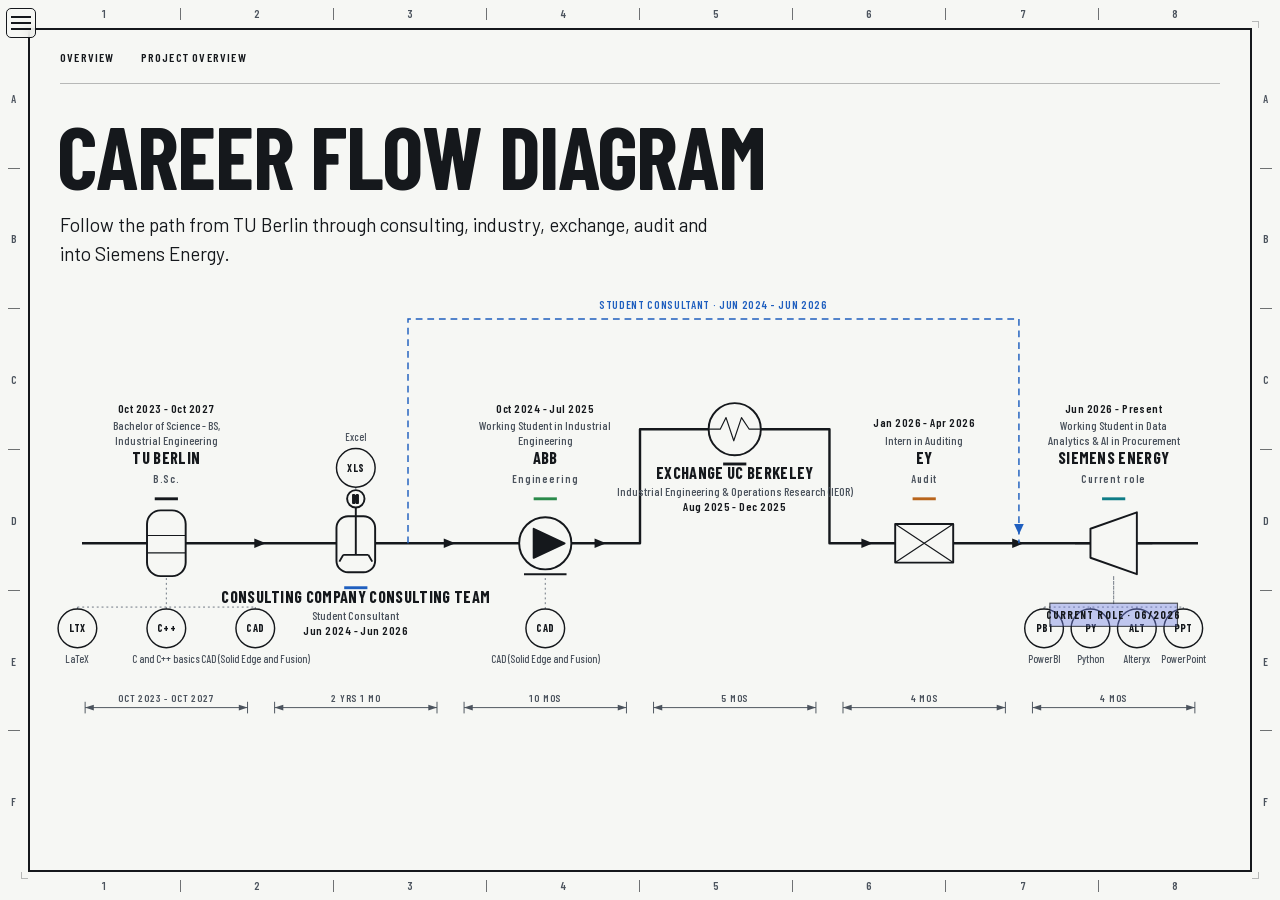
==== commit aa47ba15: "Update experience layout and profile details" ====
--- a/career-flow.html
+++ b/career-flow.html
@@ -27,7 +27,6 @@
   </button>
   <nav class="site-menu-panel" id="site-menu-panel" aria-label="Site navigation" hidden>
     <a href="index.html">Overview</a>
-    <a href="career-flow.html" aria-current="page">Career Flow Diagram</a>
     <a href="projects.html">Project Overview</a>
   </nav>
 </div>
@@ -37,7 +36,6 @@
 <header class="dwg-header">
   <nav class="dwg-nav" aria-label="Pages">
     <a href="index.html">Overview</a>
-    <a href="career-flow.html" aria-current="page">Career Flow Diagram</a>
     <a href="projects.html">Project Overview</a>
   </nav>
 </header>
--- a/styles.css
+++ b/styles.css
@@ -491,12 +491,6 @@
 }
 
 /* Experience list: each role gets a wide responsibility lane. */
-.experience-head {
-  display: grid; grid-template-columns: 220px minmax(0, 1fr); gap: 24px;
-  padding: 0 0 10px; border-bottom: var(--w-thin) solid var(--rule-strong);
-  font-family: var(--font-display); font-weight: 600; font-size: 0.75rem; letter-spacing: 0.1em;
-  text-transform: uppercase; color: var(--ink-2);
-}
 .experience-list { display: grid; }
 .experience-company { border-top: var(--w-thin) solid var(--rule); }
 .experience-company:first-child { border-top: 0; }
@@ -521,7 +515,6 @@
   text-transform: uppercase;
   margin-right: 16px;
 }
-.unit-meta { font-family: var(--font-display); font-weight: 500; font-size: 0.9375rem; color: var(--ink-2); letter-spacing: 0.02em; }
 .in-operation {
   display: inline-block;
   padding: 3px 9px 2px;
@@ -539,20 +532,22 @@
 }
 .experience-entry:last-child { border-bottom: 0; }
 .experience-entry::before {
-  content: ""; position: absolute; left: 5px; top: 26px; bottom: 10px; width: 1.5px;
+  content: ""; position: absolute; left: 5px; top: 26px; bottom: 10px; width: 1.5px; transform: translateX(-50%);
   background: repeating-linear-gradient(to bottom, var(--code) 0 4px, transparent 4px 8px);
 }
-.experience-entry:last-child::before { bottom: 50%; }
+.experience-entry.no-details::before { display: none; }
 .experience-entry::after {
-  content: ""; position: absolute; left: 0; top: 26px; width: 10px; height: 10px; border-radius: 50%;
+  content: ""; position: absolute; left: 0; top: 17px; width: 10px; height: 10px; border-radius: 50%;
   background: var(--sheet); border: 1.5px solid var(--code);
 }
 .experience-entry-top {
-  display: grid; grid-template-columns: 220px minmax(0, 1fr); gap: 24px; align-items: start;
+  display: grid; grid-template-columns: minmax(0, 1fr) auto; gap: 24px; align-items: center;
   padding-left: 20px;
 }
-.experience-date { color: var(--ink-2); font-variant-numeric: tabular-nums; }
+.experience-date { grid-column: 2; grid-row: 1; display: flex; align-items: baseline; justify-content: flex-end; flex-wrap: wrap; gap: 0 7px; color: var(--ink-2); font-variant-numeric: tabular-nums; text-align: right; }
+.experience-location, .date-range { white-space: nowrap; }
 .experience-role {
+  grid-column: 1; grid-row: 1;
   margin: 0; font-family: var(--font-display); font-weight: 600; font-size: 1.1875rem;
   line-height: 1.25; letter-spacing: 0.005em;
 }
@@ -570,14 +565,18 @@
 .linkedin-copy ul:last-child, .linkedin-list:last-child { margin-bottom: 0; }
 
 @media (max-width: 760px) {
-  .experience-head { display: none; }
   .experience-company .unit-row { padding: 18px 0 6px; }
   .experience-company .unit-row > * { display: block; }
   .unit-name { font-size: 1.375rem; margin: 0 0 2px; }
+  #exp-se .unit-row { display: flex; flex-wrap: nowrap; align-items: center; gap: 8px; }
+  #exp-se .unit-row > * { display: inline-flex; }
+  #exp-se .unit-name { flex: 0 1 auto; min-width: 0; white-space: nowrap; margin: 0; font-size: 1.2rem; }
+  #exp-se .in-operation { padding: 2px 6px 1px; font-size: 0.64rem; letter-spacing: 0.06em; }
   .experience-entry { padding: 10px 0 16px; }
   .experience-entry::before, .experience-entry::after { display: none; }
   .experience-entry-top { grid-template-columns: 1fr; gap: 4px; padding-left: 0; }
-  .experience-date { font-size: 0.8125rem; }
+  .experience-date { grid-column: 1; grid-row: 2; justify-content: flex-start; font-size: 0.8125rem; text-align: left; }
+  .experience-role { grid-column: 1; grid-row: 1; }
   .experience-role { font-size: 1.125rem; }
   .experience-entry > .linkedin-copy { margin-top: 10px; padding-left: 0; font-size: 1rem; }
 }
@@ -619,7 +618,7 @@
 }
 @media (max-width: 760px) { .instruments { grid-template-columns: 1fr; } }
 .instruments li {
-  display: grid; grid-template-columns: 46px minmax(0, 1fr) auto; align-items: center; gap: 14px;
+  display: grid; grid-template-columns: 46px minmax(0, 1fr); align-items: center; gap: 14px;
   padding: 10px 0; border-bottom: 1px dashed var(--rule);
 }
 .bubble {
